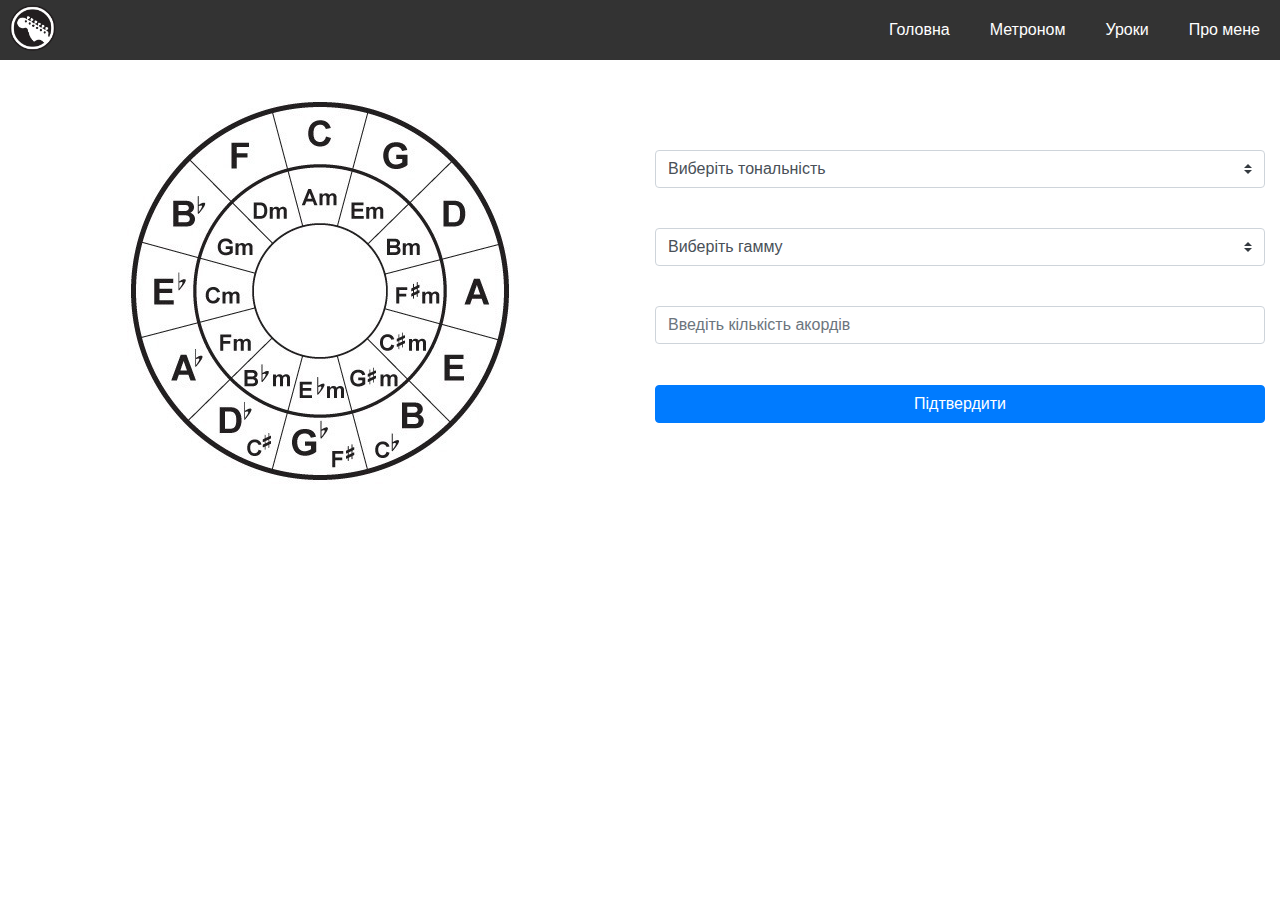
==== index.html @ 09fc7516 "first" ====
<!DOCTYPE html>
<html lang="en">
<head>
    <meta charset="UTF-8">
    <meta name="viewport" content="width=device-width, initial-scale=1.0">
    <link rel="stylesheet" href="css/style.css">
    <link rel="icon" type="image/x-icon" href="images/icons8-guitar-100.png">
    <link rel="preconnect" href="https://fonts.googleapis.com">
    <link rel="preconnect" href="https://fonts.gstatic.com" crossorigin>
    <link href="https://fonts.googleapis.com/css2?family=Fira+Sans&family=Handjet:wght@500&display=swap" rel="stylesheet">
    <link rel="stylesheet" href="https://cdn.jsdelivr.net/npm/bootstrap@4.3.1/dist/css/bootstrap.min.css" integrity="sha384-ggOyR0iXCbMQv3Xipma34MD+dH/1fQ784/j6cY/iJTQUOhcWr7x9JvoRxT2MZw1T" crossorigin="anonymous">
    <script src="https://ajax.googleapis.com/ajax/libs/jquery/3.7.1/jquery.min.js"></script>
    <script src="javascript/header.js"></script>
    <title>Guitar hub</title>
</head>
<body>
    
    <header>
        <div class="mobile-nav">
            <button class="hamburger">&#9776;</button>
            <button class="cross">&#735;</button>
            <a href="index.html"><img class="logo" width="65px" height="auto" src="images/logo.png" alt="">   </a>
            <div class="menu">
                <ul>
                <a href="index.html"><li>Головна</li></a>
                <a href="html/metronom.html"><li>Метроном</li></a>
                <a href="html/lessons.html"><li>Уроки</li></a>
                <a href="html/about.html"><li>Про мене</li></a>
                </ul>
            </div> 
        </div>
        <nav class="clearfix">  
            <a href="index.html"><img class="logo" width="65px" height="auto" src="images/logo.png" alt="">   </a>
            <ul>
                <a href="index.html"><li>Головна</li></a>
                <a href="html/metronom.html"><li>Метроном</li></a>
                <a href="html/lessons.html"><li>Уроки</li></a>
                <a href="html/about.html"><li>Про мене</li></a>
            </ul>
        </nav>
    </header>  
    
    <main>
        <div class="wrap">
            <div style="padding: 0; margin: 0;" class="container-fluid d-flex justify-content-between first row align-self-center">
                <div class="group-f col-md-6 order-10">
                    <div class="inputs">
                        <div class="input-group mb-3">
                            <select class="custom-select" id="inputGroupSelect01">
                              <option selected>Виберіть тональність</option>
                              <option value="1">C</option>
                              <option value="2">G</option>
                              <option value="3">D</option>
                              <option value="4">A</option>
                              <option value="5">E</option>
                              <option value="6">B</option>
                              <option value="7">F#</option>
                              <option value="8">C#</option>
                              <option value="9">A<sup>b</sup></option>
                              <option value="10">E<sup>b</sup></option>
                              <option value="11">B<sup>b</sup></option>
                              <option value="12">F</option>
                            </select>
                          </div>
                    </div>
                        <div class="inputs">
                            <div class="input-group mb-3">
                                <select class="custom-select" id="inputGroupSelect02">
                                <option selected>Виберіть гамму</option>
                                <option value="2">Мінор</option>
                                <option value="1">Мажор</option>
                                </select>
                            </div>
                        </div>
                   
            
                        <div class="inputs">
                            <div class="input-group mb-3">
                                <input id="inputGroupSelect03" type="text" class="form-control" placeholder="Введіть кількість акордів" aria-label="Username" aria-describedby="basic-addon1">
                            </div>
                        </div>
                 
                    <button id="button" type="button" class="btn btn-primary">Підтвердити</button>
                </div>
                <div class="circle-image col-md-6 order-1 d-flex justify-content-center">
                    <img class="img-fluid" src="images/503308b1785c4fb98303cbb1f2c89c7b[1].jpg" alt="">
                </div>
            </div>
        </div>
        <div style="background-color: #f7f7f7;" class="container-fluid">
            <div class="images">
                <div id="images" class="row justify-content-center">
    
                </div>
            </div>
        </div>
    </main>
    
    <script src="javascript/main.js"></script>
    </body>
</html>
---- css/style.css ----
body {
    font-family: 'Fira Sans', sans-serif;
    margin: 0;
    padding: 0;
}

header{
	width:100%; 
	background:#333; 
	height:60px; 
	line-height:60px;
	border-bottom:1px solid #2e2e2e;
}
.hamburger{
  background:none;
  position:absolute;
  top:0;
  right:0;
  line-height:45px;
  padding:5px 15px 0px 15px;
  color:white;
  border:0;
  font-size:1.4em;
  font-weight:bold;
  cursor:pointer;
  outline:none;
  z-index:10000000000000;
}
.cross{
  background:none;
  position:absolute;
  top:0px;
  right:0;
  padding:7px 15px 0px 15px;
  color:white;
  border:0;
  font-size:3em;
  line-height:65px;
  font-weight:bold;
  cursor:pointer;
  outline:none;
  z-index:10000000000000;
}
.menu{z-index:1000000; font-weight:bold; font-size:0.8em; width:100%; background:#3f3f3f;  position:absolute; text-align:center; font-size:12px;}
.menu ul {margin: 0; padding: 0; list-style-type: none; list-style-image: none;}
.menu li {display: block;   padding:15px 0 15px 0; border-bottom:#232323 1px solid;}
.menu li:hover{display: block;    background:rgb(146, 146, 146); padding:15px 0 15px 0; border-bottom:#dddddd 1px solid;}
.menu ul li a { text-decoration:none;  margin: 0px; color:#666;}
.menu ul li a:hover {  color: white; text-decoration:none;}
.menu a{text-decoration:none; color:white; font-size: 17px}
.menu a:hover{text-decoration:none; color:white;}

.glyphicon-home{
  color:white; 
  font-size:1.5em; 
  margin-top:5px; 
  margin:0 auto;
}
header{display:inline-block; font-size:12px;}
span{padding-left:20px;}
a{color:#336699;}

#images {
    margin-top: 40px;
}
nav {
    background-color: #333; 
}

.logo {
    margin-top: -5px;
}

.wrap {
    margin-top: 40px;
}

nav ul {
    list-style-type: none;
    margin: 0;
    padding: 0;
    overflow: hidden; 
    text-align: right;
    float: right;
}

.clearfix::after {
    content: "";
    display: table;
    clear: both;
}

nav li {
    float: left;
}

nav a  li{
    display: inline-block;
    color: white;
    font-size: 16px;
    text-align: center;
    padding-left: 20px;
    padding-right: 20px;
    text-decoration: none;
    border-bottom: none; 

}

a {
    border-bottom: none; 
    text-decoration: none;

}

nav a li:hover {
    background-color: #ddd;
    color: black;
}

.group-f {
    width: 100%;
    margin-top: 10px;
} 

.first {
    margin-top: 30px;
}

.inputs {
    margin-top: 40px;
    width: 100%;
}

.btn {
    margin-top: 25px;
    width: 100%;
}

#images img {
    width: 256px;
    height: 200px;
}

#value {
    border: none;
    width: 70px;
}

#value input:focus {
    border: none;
}

input::-webkit-inner-spin-button {
    -webkit-appearance: none;
    margin: 0;
  }

.label {
    text-align: center;
    margin-top: 20px;
    font-size: 30px;
}

#play_button {
    width: 30%;
    align-items: center;
}

#customRange1 {
    width: 70%;
    margin-top: 20px;
}

.rounded-circle {
    width: 60px;
    height: 60px;
}

/* footer */

footer {
    float: left;
    text-align: center;
    height: 40px;
    position: absolute;
    bottom: 0;
}

.foot li {
    display: inline;
    padding-right: 10px;
    padding-left: 10px;
}

/* Про себе */

.about{
    margin: 4em 0;
    padding: 1em;
    position: relative;
}
.about h1{
    color:#F97300;
    margin: 2em;
}
.about img{
    height: 100%;
    width: 100%;
    border-radius: 50%
}
.about span{
    display: block;
    color: #888;
    position: absolute;
    left: 115px;
}
.about .desc{
    padding: 2em;
    border-left:4px solid #10828C;
}
.about .desc h3{
    color: #10828C;
}
.about .desc p{
    line-height:2;
    color:#888;
}

/* Уроки */

.image {
    margin-top: 15px;
}
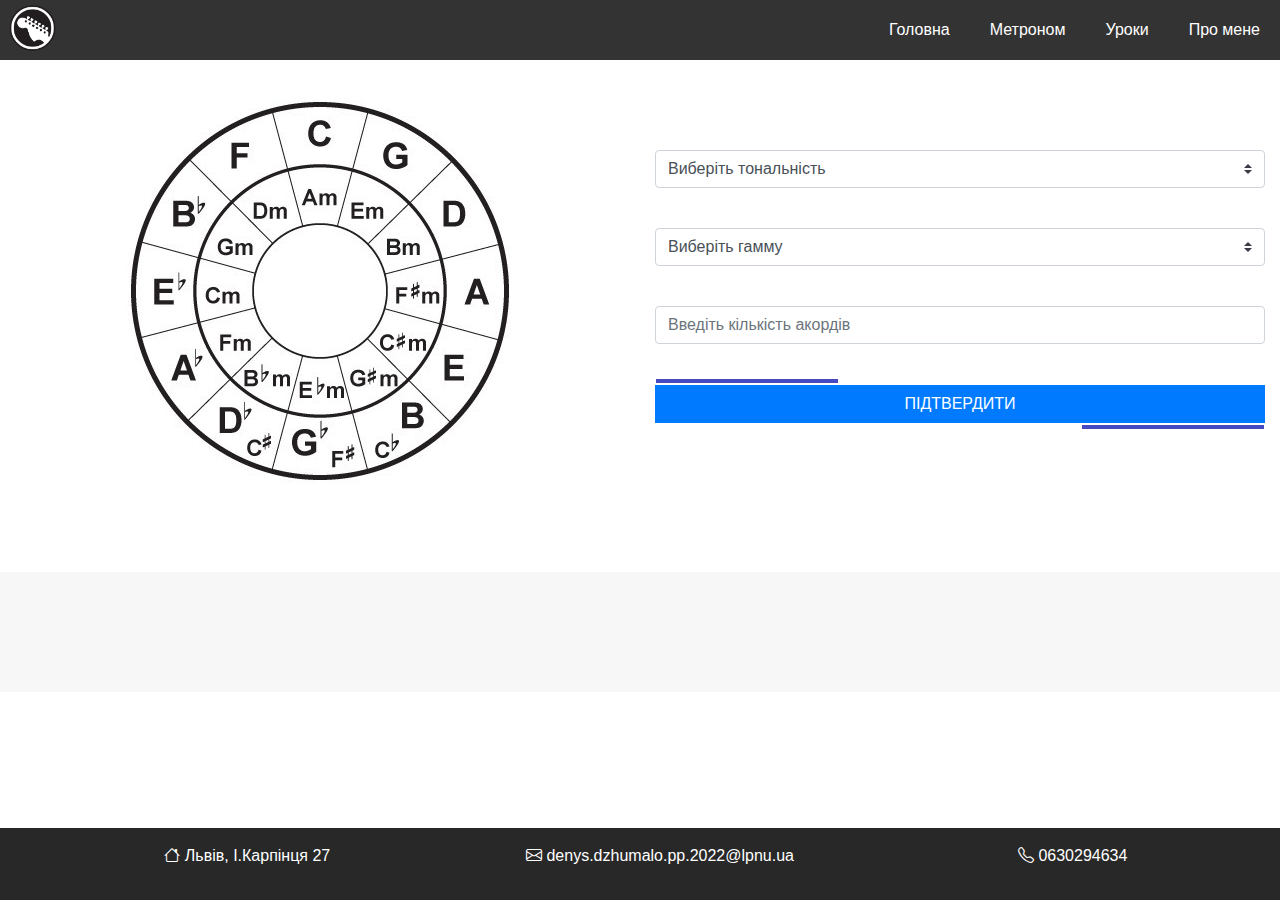
==== commit 1efaa50e: "Added my project" ====
--- a/index.html
+++ b/index.html
@@ -7,6 +7,7 @@
     <link rel="icon" type="image/x-icon" href="images/icons8-guitar-100.png">
     <link rel="preconnect" href="https://fonts.googleapis.com">
     <link rel="preconnect" href="https://fonts.gstatic.com" crossorigin>
+    <link rel="stylesheet" href="https://cdn.jsdelivr.net/npm/bootstrap-icons@1.3.0/font/bootstrap-icons.css">
     <link href="https://fonts.googleapis.com/css2?family=Fira+Sans&family=Handjet:wght@500&display=swap" rel="stylesheet">
     <link rel="stylesheet" href="https://cdn.jsdelivr.net/npm/bootstrap@4.3.1/dist/css/bootstrap.min.css" integrity="sha384-ggOyR0iXCbMQv3Xipma34MD+dH/1fQ784/j6cY/iJTQUOhcWr7x9JvoRxT2MZw1T" crossorigin="anonymous">
     <script src="https://ajax.googleapis.com/ajax/libs/jquery/3.7.1/jquery.min.js"></script>
@@ -86,6 +87,7 @@
                     <img class="img-fluid" src="images/503308b1785c4fb98303cbb1f2c89c7b[1].jpg" alt="">
                 </div>
             </div>
+            <br><br>
         </div>
         <div style="background-color: #f7f7f7;" class="container-fluid">
             <div class="images">
@@ -93,8 +95,20 @@
     
                 </div>
             </div>
+            <br><br><br><br><br>
         </div>
     </main>
+    <footer class="text-center text-white fixed-bottom" style="background-color: #333;">
+        <div class="text-center p-3" style="background-color: rgba(0, 0, 0, 0.2);">
+          <ul>
+            <div class="row">
+                <div class="col-lg"><li><i class="bi bi-house"></i> Львів, І.Карпінця 27</li></div>
+                <div class="col-lg"><li><i class="bi bi-envelope"></i> denys.dzhumalo.pp.2022@lpnu.ua</li></div>
+                <div class="col-lg"><li><i class="bi bi-telephone"></i> 0630294634</li></div>
+            </div>
+          </ul>
+        </div>
+      </footer>
     
     <script src="javascript/main.js"></script>
     </body>
--- a/css/style.css
+++ b/css/style.css
@@ -94,6 +94,49 @@
     float: left;
 }
 
+.btn {
+    background-color: #F48224;
+    color: #fff;
+    font-size: 20px;
+    font-weight: 800;
+    text-transform: uppercase;
+    position: relative;
+    border-radius: 0 !important;
+    border: none;
+    transition:all 0.3s ease 0s;
+}
+.btn:hover,
+.btn.active:hover{
+    color: #ffffff;
+}
+.btn:before{
+    content: "";
+    position: absolute;
+    top: -7px;
+    left: 0;
+    background-color:#4749c0;
+    width: 30%;
+    height: 4px;
+    transition:all 0.3s ease 0s;
+}
+.btn:after{
+    content: "";
+    position: absolute;
+    bottom: -7px;
+    right: 0;
+    background-color:#4749c0;
+    width: 30%;
+    height: 4px;
+    transition:all 0.3s ease 0s;
+}
+.btn:hover:before,
+.btn:hover:after,
+.btn.active:before,
+.btn.active:after{
+    width: 100%;
+}
+
+
 nav a  li{
     display: inline-block;
     color: white;
@@ -178,15 +221,8 @@
 
 /* footer */
 
-footer {
-    float: left;
-    text-align: center;
-    height: 40px;
-    position: absolute;
-    bottom: 0;
-}
-
-.foot li {
+footer ul li {
+    text-decoration: none;
     display: inline;
     padding-right: 10px;
     padding-left: 10px;
